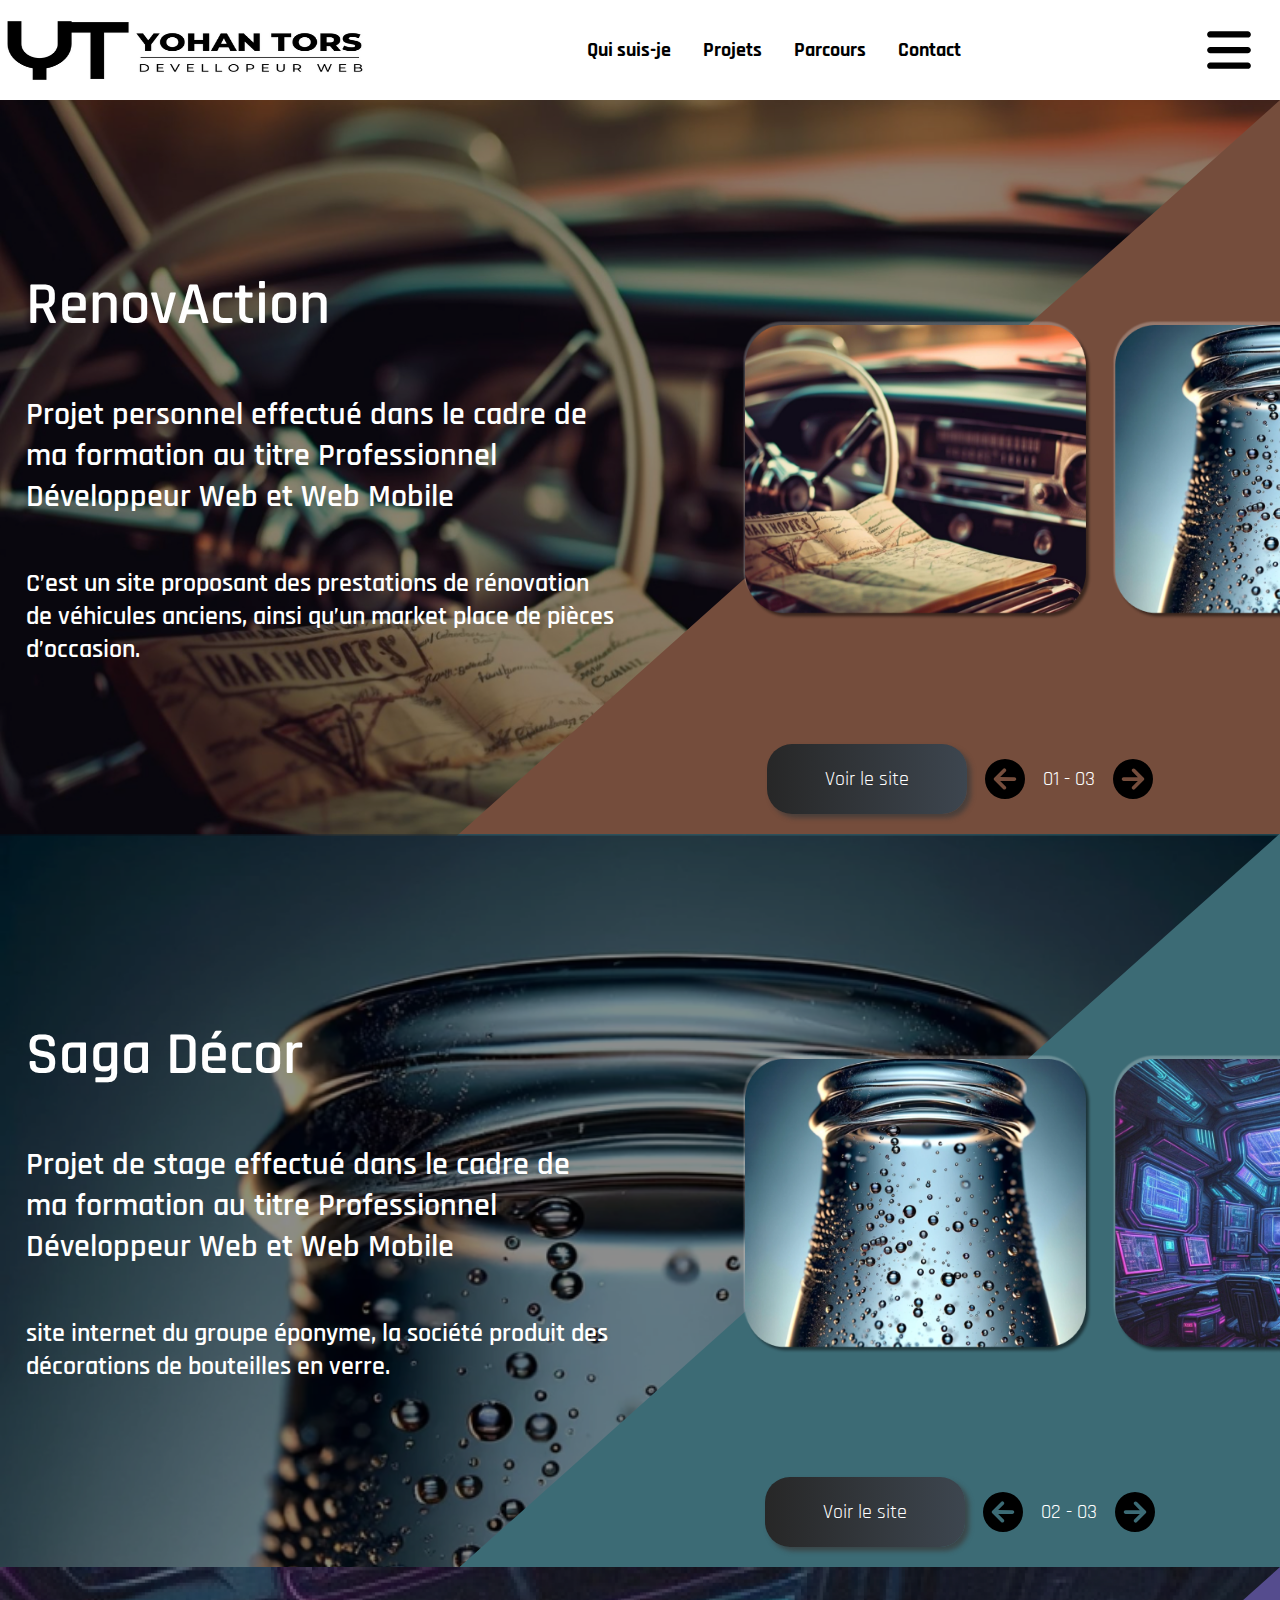
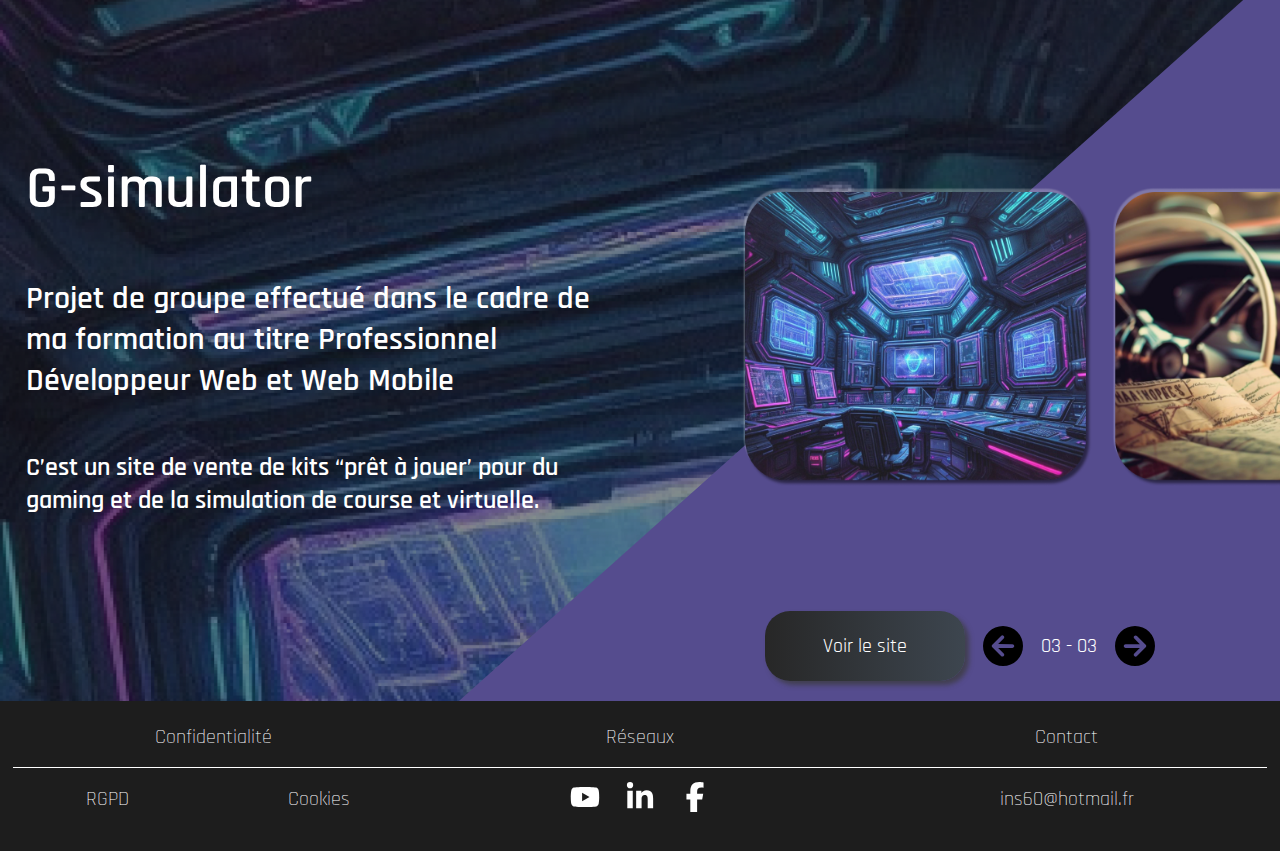
==== portfolio/projects.html @ 60efcf01 "Add files via upload" ====
<!DOCTYPE html>
<html lang="en">
<head>
    <meta charset="UTF-8">
    <meta name="viewport" content="width=device-width, initial-scale=1.0">
    <title>Yohan Tors - Développeur Web</title>
    <link href="https://fonts.googleapis.com/css2?family=Press+Start+2P&family=Rajdhani:wght@300;400;500;600;700&display=swap" rel="stylesheet">
    <link rel="stylesheet" href="media/css/style.css">
</head>
<body>
    <header>
        <nav class="flex align-center justify-between">
            <img class="logo" src="./media/img/home + header + footer/logo.png" alt="Logo Yohan Tors">
            <ul class="flex menu-header justify-center">
                <li><a href="index.html">Qui suis-je</a></li>
                <li><a href="projects.html">Projets</a></li>
                <li><a href="resume.html">Parcours</a></li>
                <li><a href="contact.html">Contact</a></li>
            </ul>
            <img class="burger mgh2" src="media/img/home + header + footer/bars-solid.svg" alt="Logo menu burger">
        </nav>
    </header>
     <main><!--Projet1 -->
        <div class="project-container1 flex">
            <div class="project1 project-background"></div>
            <div class="project-left flex column justify-center">
                <h1 id="project-h1">RenovAction</h1>
                <h2>Projet personnel effectué dans le
                    cadre de ma formation au titre Professionnel Développeur Web et Web Mobile
                </h2>
                <h3>
                    C’est un site proposant des prestations de rénovation de véhicules anciens,
                    ainsi qu’un market place de pièces d’occasion.
                </h3>
            </div>
            <div class="project-right flex column">
                <div></div>
                <div class="thumbnail flex">
                    <div class="flex">
                        <img class="thumb-pic" src="./media/img/projets/renovaction-small.png" alt="Miniature renovaction">
                        <img class="thumb-hide" src="./media/img/projets/saga-small.png" alt="Miniature saga decor">
                    </div>
                </div>
                <div class="project-slider-container flex align-center">
                    <button id="project-button" class="home-button color-white pd2">Voir le site</button>
                    <img class="icon" src="./media/img/projets/circle-arrow-left-solid(1).svg" alt="icône slider gauche">
                    <p>01 - 03</p>
                    <img class="icon" src="./media/img/projets/circle-arrow-right-solid(1).svg" alt="icône slider droite">
                </div>
            </div>
        </div>
        <!--Projet2 -->
        <div class="project-container2 flex">
            <div class="project-background project2"></div>
            <div class="project-left flex column justify-center">
                <h1 id="project-h1">Saga Décor</h1>
                <h2>Projet de stage effectué dans le cadre de ma formation
                    au titre Professionnel Développeur Web et Web Mobile
                </h2>
                <h3>
                    site internet du groupe éponyme,
                    la société produit des décorations de bouteilles en verre.
                </h3>
            </div>
            <div class="project-right flex column">
                <div></div>
                <div class="thumbnail flex">
                    <div class="flex">
                        <img class="thumb-pic" src="./media/img/projets/saga-small.png" alt="Miniature saga decor">
                        <img class="thumb-hide" src="./media/img/projets/g-simulator-small.png" alt="Miniature g-simulator">
                    </div>
                </div>
                <div class="project-slider-container flex align-center">
                    <button id="project-button" class="home-button color-white pd2">Voir le site</button>
                    <img class="icon" src="./media/img/projets/circle-arrow-left-solid(1).svg" alt="icône slider gauche">
                    <p>02 - 03</p>
                    <img class="icon" src="./media/img/projets/circle-arrow-right-solid(1).svg" alt="icône slider droite">
                </div>
            </div>
        </div>
        <!--Projet3 -->
        <div class="project-container3 flex">
            <div class="project-background project3"></div>
            <div class="project-left flex column justify-center">
                <h1 id="project-h1">G-simulator</h1>
                <h2>Projet de groupe effectué dans le cadre de ma formation
                    au titre Professionnel Développeur Web et Web Mobile
                </h2>
                <h3>
                    C’est un site de vente de kits 
                    “prêt à jouer’ pour du gaming et de la simulation de course et virtuelle.
                </h3>
            </div>
            <div class="project-right flex column">
                <div></div>
                <div class="thumbnail flex">
                    <div class="flex">
                        <img class="thumb-pic" src="./media/img/projets/g-simulator-small.png" alt="Miniature g-simulator">
                        <img class="thumb-hide" src="./media/img/projets/renovaction-small.png" alt="Miniature renovaction">
                    </div>
                </div>
                <div class="project-slider-container flex align-center">
                    <button id="project-button" class="home-button color-white pd2">Voir le site</button>
                    <img class="icon" src="./media/img/projets/circle-arrow-left-solid(1).svg" alt="icône slider gauche">
                    <p>03 - 03</p>
                    <img class="icon" src="./media/img/projets/circle-arrow-right-solid(1).svg" alt="icône slider droite">
                </div>
            </div>
        </div>
    </main>
    <footer class="color-white">
        <div class="footer-top flex justify-around text-center">
            <h2><a href="#">Confidentialité</a></h2>
            <h2><a href="#">Réseaux</a></h2>
            <h2><a href="#">Contact</a></h2>
        </div>
        <div class="white-line mg1"></div>
        <div class="footer-bottom flex justify-around text-center">
            <div class="flex align-center justify-around">
                <h3><a href="#">RGPD</a></h3>
                <h3><a href="#">Cookies</a></h3>
            </div>
            <div class="footer-logo-container flex justify-center align-center">
                <img src="media/img/home + header + footer/youtube.svg" alt="logo youtube" class="footer-social">
                <img src="media/img/home + header + footer/linkedin-in.svg" alt="logo linkedin" class="footer-social">
                <img src="media/img/home + header + footer/facebook-f.svg" alt="logo facebook" class="footer-social">
            </div>
            <h3><a href="#">ins60@hotmail.fr</a></h3>
        </div>
    </footer>
</body>
</html>
---- portfolio/media/css/style.css ----
/*Reset*/
* {
    margin: 0;
    padding: 0;
    border-collapse: collapse;
    -webkit-box-sizing: border-box;
    -moz-box-sizing: border-box;
    box-sizing: border-box;
    text-decoration: none;
    font-size: 20px;
    font-family: "Rajdhani", sans-serif;
    /* color: white; */
}
*:visited {
    color: black;
}
button {
    border: none;
}
img {
    width: 100%;
}
main {
    color: white;
}
h3 {
    font-size: 26px;
    font-weight: 100;
}
h2 {
    font-size: 32px;
    font-weight: 300;
}
h1 {
    font-size: 64px;
    font-weight: 500;
}
.welcome {
    font-size: 96px;
    font-weight: 500;
}
/*Private library*/
.flex {
    display: flex;
}
.column {
    flex-direction: column;
}
.row {
    flex-direction: row;
}
.justify-start {
    justify-content: flex-start;
}
.justify-end {
    justify-content: flex-end;
}
.justify-center {
    justify-content: center;
}
.justify-between {
    justify-content: space-between;
}
.justify-around {
    justify-content: space-around;
}
.justify-evenly {
    justify-content: space-evenly;
}
.align-center {
    align-items: center;
}
.align-start {
    align-items: start;
}
.align-end {
    align-items: end;
}
.gap25 {
    gap: 25px;
}
.gap12 {
    gap: 12px;
}
.text-center {
    text-align: center;
}
.bold {
    font-weight: bold;
}
.wrap {
    flex-wrap: wrap;
}
/*Paddings and Margins class*/
.mg1 {
    margin: 1%;
}
.mg2 {
    margin: 2%;
}
.pd1 {
    padding: 1%;
}
.pd2{
    padding: 2%;
}
.mgh2 {
    margin: 0 2%;
}
.mgv2 {
    margin: 2% 0;
}
.pdh2 {
    padding: 0 2%;
}
.pdv2 {
    padding: 2% 0;
}
.pdv5 {
    padding: 5% 0;
}
.pdv10 {
    padding: 10% 0;
}
/* Color Class */
.color-white {
    color: #fbffff
}
.color-black {
    color: black;
}
.blur {
    backdrop-filter: blur(10px);
}
/*Hover*/
.menu-header li a:hover {
    color: #0BB3FB;
}
.main-right div h3 a:hover {
    color: #0BB3FB;
}
/*Header*/
nav {
    height: 100px;
}
.menu-header li a:link {
    color: black;
}
.menu-header {
    gap: 5%;
    width: 50%;
    font-weight: bold;
    list-style: none;
}
.burger {
    height: 50px;
    width: 50px;
}
.logo {
    height: 65px;
    width: 370px;
}
/*Footer*/
footer {
    background-color: #1d1d1d;
    height: 150px;
    padding: 1% 0;
    position: absolute;
    right: 0;
    left: 0;
}
footer a:link {
    color: white;
}
footer a:visited {
    color: white;
}
footer a:hover {
    color: #0BB3FB;
}
.footer-social {
    height: 30px;
    width: 30px;
}
.footer-top h2, .footer-bottom div, .footer-bottom h3 {
    width: 33%;
}
.footer-logo-container {
    gap: 25px;
}
/*Home*/
.home-main {
    min-height: 83vh;
    background-image: conic-gradient(from 360deg at 50% 100%, #272727 0%, #10526e 100%);
}
.home-main div {
    width: 50%;
}
.white-line {
    height: 1px;
    background-color: white;
}
.hire {
    display: flex;
    font-weight: bold;
    justify-content: flex-end;
    cursor: pointer;
    color: #0BB3FB;
}
.hire:hover {
    box-shadow: 4px 4px 5px 0 rgba(13, 122, 206, 0.75);
    transition: all 0.5s ease-in ;

}
.home-button, .home-button2 {
    height: 70px;
    width: 250px;
    border-radius: 25px;
    background-color: rgba(0, 0, 0, 0.6);
    cursor: pointer;
    color: #fff;
    text-align:center;
    border: none;
    background-size: 300% 100%;
    -moz-transition: all .7s ease-in-out;
    -o-transition: all .7s ease-in-out;
    -webkit-transition: all .7s ease-in-out;
    transition: all .7s ease-in-out;
}
.home-button2 {
    background-image: linear-gradient(to right, #10526e, #485563,#272727);
    box-shadow: 1px 1px 5px 0 rgba(13, 122, 206, 0.75);
}
.home-button {
    background-image: linear-gradient(to right, #272727, #485563, #10526e);
    box-shadow: 4px 4px 5px 0 rgba(59, 59, 59, 0.75);
}
.home-button:hover, .home-button2:hover {
    background-position: 100% 0;
    -moz-transition: all .7s ease-in-out;
    -o-transition: all .7s ease-in-out;
    -webkit-transition: all .7s ease-in-out;
    transition: all .7s ease-in-out;
    font-weight: bold;
}
.home-button:focus, .home-button2:focus {
    outline: none;
}
.home-pic {
    height: 375px;
    width: 300px;
    border-radius: 10px;
    box-shadow: 4px 4px 2px rgba(0, 0, 0, 0.5), -2px -2px rgba(255, 255, 255, 0.25);
}
.citation {
    font-style: italic;
    font-weight: 500;
}
.main-right {
    gap: 20px;
}
/*Resume*/
.nav-resume {
    width: 100%;
    background-color: #3D3D3D;
    height: fit-content;
    border: 1px solid black;
}
.nav-resume ul li {
    list-style: none;
}
.resume-left, .resume-right {
    width: 50%;
}
.resume-img {
    height: 80.5vh;
}
.black-line {
    height: 1px;
    background-color: black;
}
.resume-right {
    padding-left: 3%;
    padding-right: 2%;
}
.resume-right .black-line {
    width: 30%;
}
.resume-select {
    gap: 10px;
}
.resume-select div {
    width: 25px;
    height: 3px;
}
.resume-nav {
    gap: 70px;
}
.resume-nav img {
    height: 50px;
    width: 50px;
    margin: 2%;
}
.underline {
    text-decoration: underline;
}
.color-blue {
    color: #0BB3FB;
    font-weight: 500;
}
.bg-blue {
    background-color: #0BB3FB;
}
/*Contact*/
.contact {
    min-height: 87vh;
    background-image: conic-gradient(from 360deg at 50% 100%, #10526e  0%, #272727 100%);
}
.contact div {
    width: 50%;
}
.contact div form {
    width: 90%;
}
input {
    background-color: transparent;
    color: white;
    border: none;
    border-bottom: 1px solid white;
}
textarea {
    border: none;
    background-color: #505050;
    color: white;
    border-radius: 10px;
    padding: 2%;
}
.contact-submit {
    width: fit-content;
    margin: 0 auto;
    border: 1px solid white;
    padding: 0 8%;
    margin-top: 20px;
}
form > * {
    margin-top: 20px;
}
.icon {
    height: 40px;
    width: 40px;
}
.contact-text {
    font-weight: 600;
}
.main-right a:link {
    font-size: 24px;
    font-weight: 600;
    color: white;
}
.main-right a:visited {
    color: white;
}
/*Project*/
.project-left {
    height: 81.5vh;
    width: 50%;
    padding: 2%;
    gap: 50px;
}
.project-left h2, .project-left h3, .project-left h1 {
 font-weight: 600;
 z-index: 2;
}
.project-container1 {
    background-color: #754D3C;
}
.project-container2 {
    background-color: #3C6B75;
}
.project-container3 {
    background-color: #554C8E;
}
.project1{
    background: url(../img/projets/driving-old-car-road-trip-generated-by-ai\ 1\(1\).jpg);
}
.project2{
    background: url(../img/projets/sagadecor-bg.png);
}
.project3{
    background: url(../img/projets/gsimulatorbg.jpg);
}
.project-background {
    max-width: 1920px;
    filter: brightness(0.55);
    clip-path: polygon(0 0, 100% 0, 30% 100%, 0% 100%);
    position: absolute;
    z-index: 0;
    width: 100%;
    height: 89vh;
    background-size: cover;
    background-repeat: no-repeat;
}
.project-right {
    position: relative;
    width: 50%;
    align-items: center;
    justify-content: space-between;
    overflow: hidden;
}
.project-slider-container {
    align-items: center;
    gap: 18px;
    margin-bottom: 20px;
}
.thumbnail div {
    position: absolute;
    top: 30%;
    right: -200px;
    gap: 20px;
    /* width: 130%; */
}
.thumb-pic {
    height: 300px;
    width: 350px;
}
.thumb-hide {
    height: 300px;
    width: fit-content;
}
#project-button {
    width: 200px;
}
#project-h1 {
    font-size: 60px;
}
/*Resume sliders*/
#bgs1 {
    background: linear-gradient(135deg, rgba(87, 87, 87, 1) 0%, rgba(55, 87, 97, 1) 100%);
}
#bgs2 {
    background: linear-gradient(135deg, #597D4D 0%, #2C4342 100%);
}
#bgs3 {
    background: linear-gradient(135deg, #C7C7C7 0%, #247497 100%);
}
#bgs4 {
    background: linear-gradient(135deg, #BA9C86 0%, #815D49 100%);
}
#bgs5 {
    background: linear-gradient(135deg, #2B485C 0%, #818181 100%);
}
#bgs6 {
    background: linear-gradient(135deg, #717238 0%, #A05F30 100%);
}
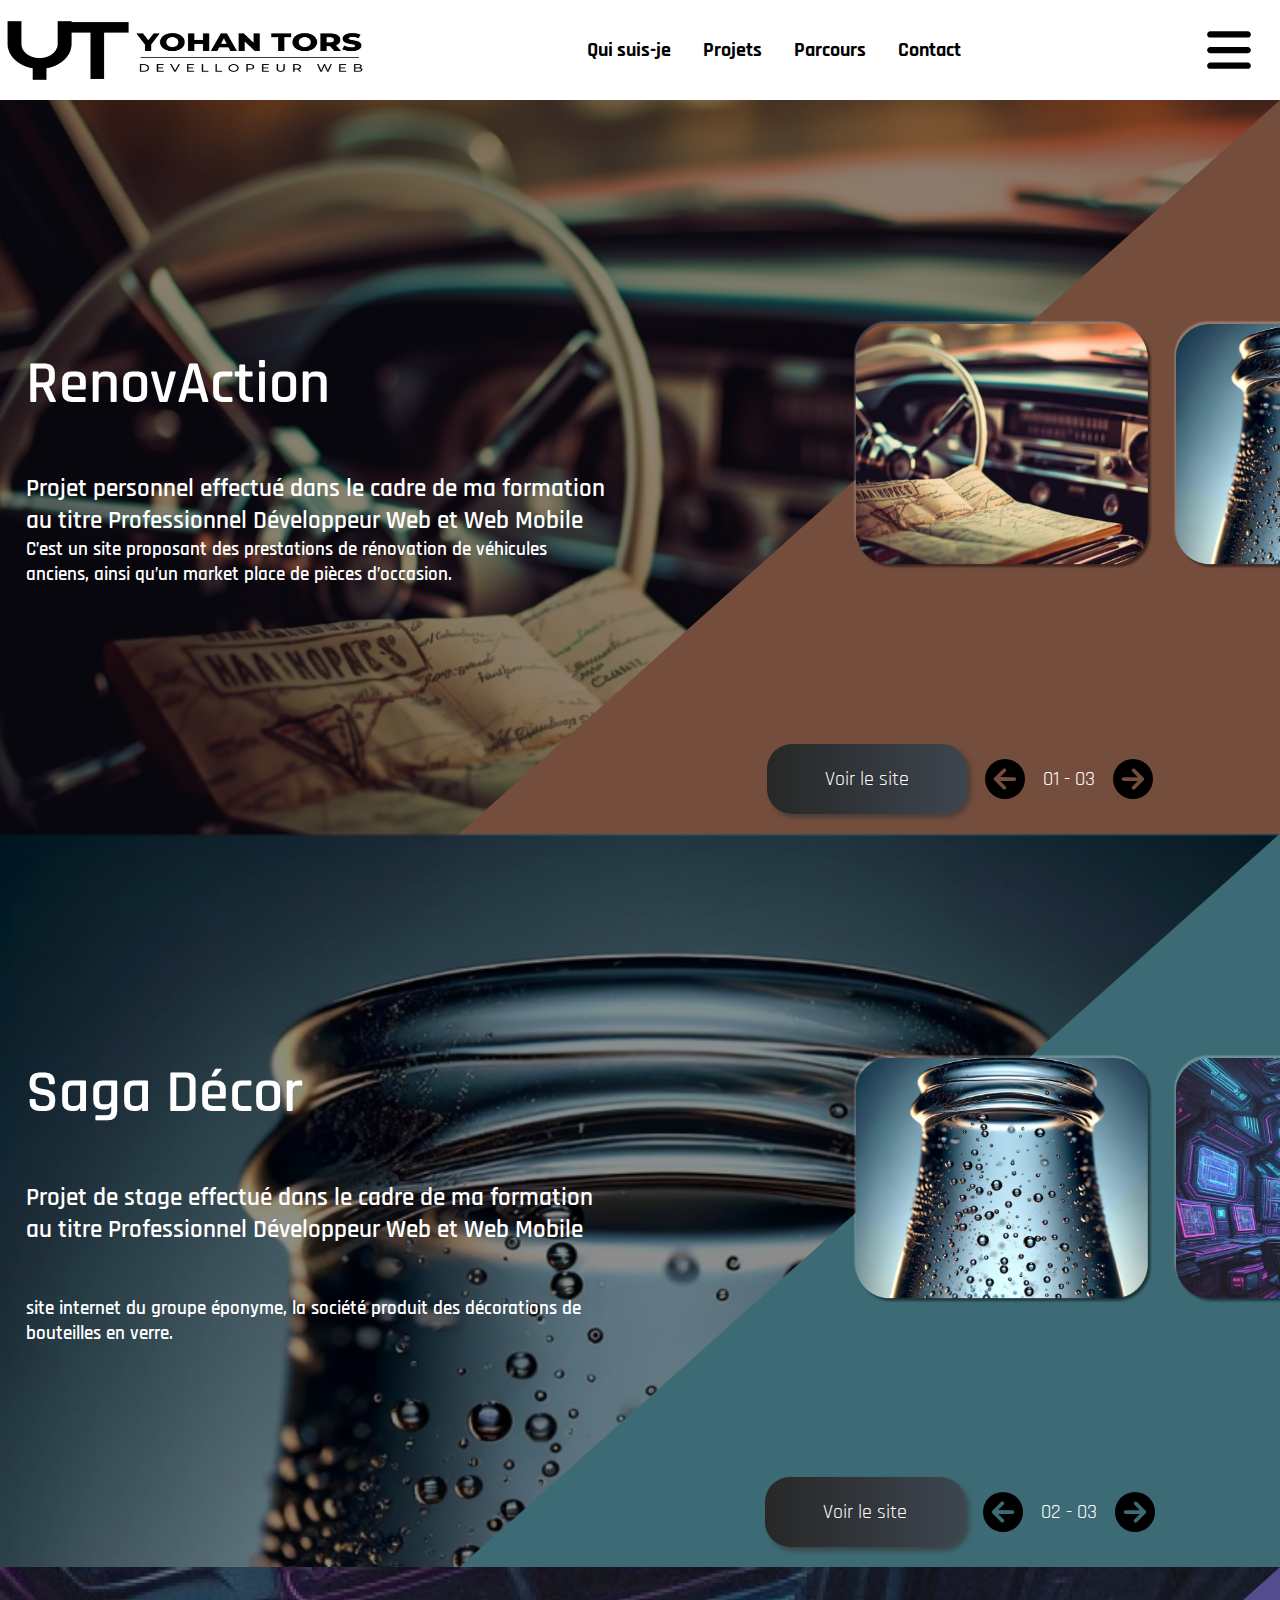
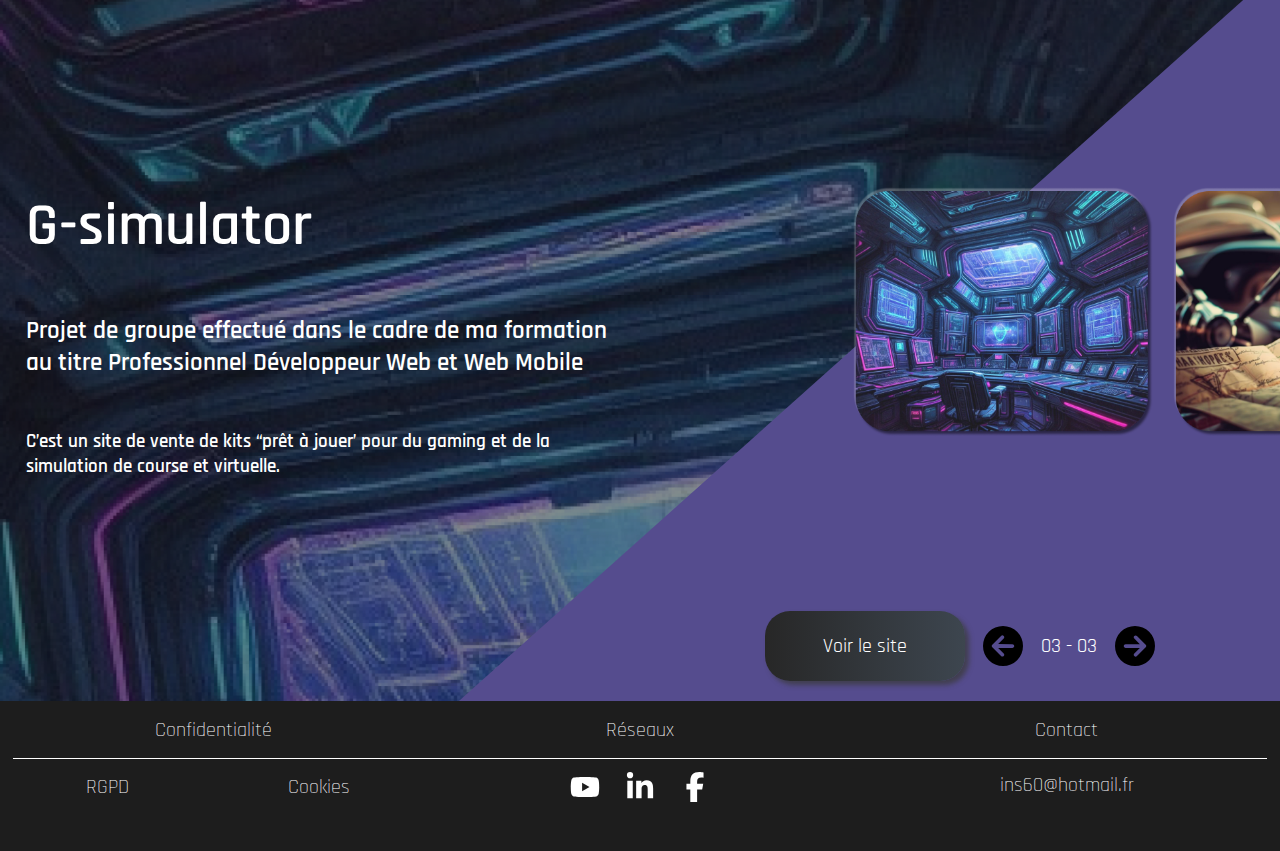
==== commit 08acb6d5: "Add files via upload" ====
--- a/portfolio/projects.html
+++ b/portfolio/projects.html
@@ -23,17 +23,20 @@
      <main><!--Projet1 -->
         <div class="project-container1 flex">
             <div class="project1 project-background"></div>
-            <div class="project-left flex column justify-center">
+            <div class="project-left pj1 flex column justify-center" id="minia1">
                 <h1 id="project-h1">RenovAction</h1>
-                <h2>Projet personnel effectué dans le
-                    cadre de ma formation au titre Professionnel Développeur Web et Web Mobile
-                </h2>
-                <h3>
-                    C’est un site proposant des prestations de rénovation de véhicules anciens,
-                    ainsi qu’un market place de pièces d’occasion.
-                </h3>
+                <div class="responsive-project">
+                    <h2>Projet personnel effectué dans le
+                        cadre de ma formation au titre Professionnel Développeur Web et Web Mobile
+                    </h2>
+                    <h3>
+                        C’est un site proposant des prestations de rénovation de véhicules anciens,
+                        ainsi qu’un market place de pièces d’occasion.
+                    </h3>
+                </div>
+              
             </div>
-            <div class="project-right flex column">
+            <div class="project-right flex column" id="minia1">
                 <div></div>
                 <div class="thumbnail flex">
                     <div class="flex">
@@ -52,7 +55,7 @@
         <!--Projet2 -->
         <div class="project-container2 flex">
             <div class="project-background project2"></div>
-            <div class="project-left flex column justify-center">
+            <div class="project-left flex column justify-center" id="minia2">
                 <h1 id="project-h1">Saga Décor</h1>
                 <h2>Projet de stage effectué dans le cadre de ma formation
                     au titre Professionnel Développeur Web et Web Mobile
@@ -81,7 +84,7 @@
         <!--Projet3 -->
         <div class="project-container3 flex">
             <div class="project-background project3"></div>
-            <div class="project-left flex column justify-center">
+            <div class="project-left flex column justify-center" id="minia3">
                 <h1 id="project-h1">G-simulator</h1>
                 <h2>Projet de groupe effectué dans le cadre de ma formation
                     au titre Professionnel Développeur Web et Web Mobile
--- a/portfolio/media/css/style.css
+++ b/portfolio/media/css/style.css
@@ -24,19 +24,19 @@
     color: white;
 }
 h3 {
-    font-size: 26px;
-    font-weight: 100;
+    font-size: 19px;
+    font-weight: 200;
 }
 h2 {
-    font-size: 32px;
+    font-size: 25px;
     font-weight: 300;
 }
 h1 {
-    font-size: 64px;
+    font-size: 48px;
     font-weight: 500;
 }
 .welcome {
-    font-size: 96px;
+    font-size: 60px;
     font-weight: 500;
 }
 /*Private library*/
@@ -263,17 +263,21 @@
 .nav-resume {
     width: 100%;
     background-color: #3D3D3D;
-    height: fit-content;
     border: 1px solid black;
+}
+.nav-resume ul {
+    height: 100%;
 }
 .nav-resume ul li {
     list-style: none;
+    text-align: center;
 }
 .resume-left, .resume-right {
     width: 50%;
 }
 .resume-img {
     height: 80.5vh;
+    object-fit: cover;
 }
 .black-line {
     height: 1px;
@@ -294,12 +298,12 @@
     height: 3px;
 }
 .resume-nav {
-    gap: 70px;
+    gap: 40px;
 }
 .resume-nav img {
     height: 50px;
     width: 50px;
-    margin: 2%;
+    margin: 2% 0;
 }
 .underline {
     text-decoration: underline;
@@ -310,6 +314,16 @@
 }
 .bg-blue {
     background-color: #0BB3FB;
+}
+.main-resume > .resume-right > h2{
+    font-size: 50px;
+    
+}
+.main-resume > .resume-right > h3{
+    font-size: 25px;
+}
+.main-resume > .resume-right > p {
+   font-size: 20px; 
 }
 /*Contact*/
 .contact {
@@ -420,11 +434,11 @@
     /* width: 130%; */
 }
 .thumb-pic {
-    height: 300px;
-    width: 350px;
+    height: 250px;
+    width: 300px;
 }
 .thumb-hide {
-    height: 300px;
+    height: 250px;
     width: fit-content;
 }
 #project-button {
@@ -432,6 +446,9 @@
 }
 #project-h1 {
     font-size: 60px;
+}
+.responsive-project {
+    z-index: 2;
 }
 /*Resume sliders*/
 #bgs1 {
@@ -441,7 +458,7 @@
     background: linear-gradient(135deg, #597D4D 0%, #2C4342 100%);
 }
 #bgs3 {
-    background: linear-gradient(135deg, #C7C7C7 0%, #247497 100%);
+    background: linear-gradient(135deg, #b0afaf 0%, #247497 100%);
 }
 #bgs4 {
     background: linear-gradient(135deg, #BA9C86 0%, #815D49 100%);
@@ -452,3 +469,263 @@
 #bgs6 {
     background: linear-gradient(135deg, #717238 0%, #A05F30 100%);
 }
+
+@media screen and (max-width :850px) {
+    .logo {
+        object-fit: cover;
+        object-position: 100%;   
+        height: 40px;
+        width: 115px;        
+    }
+    .burger {
+        height: 35px;
+        width: 35px;
+    }
+    nav {
+        height: 70px;
+    }
+    .menu-header {
+        width: 60%;
+    }
+    .menu-header li a {
+        font-size: 16px;
+    }
+    footer {
+        height: 100px;
+    }
+    footer a {
+        font-size: 16px;
+    }
+    .footer-social {
+        height: 25px;
+        width: 25px;
+    }
+    .welcome {
+        font-size: 50px;
+    }
+    h3 {
+        font-size: 18px;
+    }
+    h2 {
+        font-size: 24px;
+    }
+    #project-h1 {
+        font-size: 38px;
+        text-align: center;
+    }
+    .home-pic {
+        height: 275px;
+        width: 200px;
+    }
+    .home-main {
+       min-height: fit-content;
+    }
+    .main-left {
+        justify-content: flex-start;
+        gap: 25px;
+    }
+    .home-button, .home-button2 {
+        width: 175px;
+        height: 50px;
+    }
+    .project-left {
+        position: relative;
+        justify-content: flex-start;
+        width: 100%;
+        height: 81vh;
+        gap: 20px;
+    }
+    .project-right {
+        position: inherit;
+        top: 40%;
+        height: 100%;
+        width: 100%;
+        
+    }
+    .responsive-project {
+        display: flex;
+        flex-direction: column;
+        gap: 25px;
+    }
+    .project-container1, .project-container2, .project-container3 {
+        flex-direction: column;
+    }
+    .thumbnail div {
+        height: 100%;
+        top: 55%;
+    }
+    .thumb-pic, .thumb-hide {
+        height: 200px;
+        width: 250px;
+    }
+    .project-slider-container {
+        z-index: 2;
+    }
+    .contact {
+        flex-direction: column;
+        min-height:fit-content ;
+    }
+    .contact div {
+        width: 100%;
+        margin-bottom: 20px;
+    }
+    .main-right div {
+       justify-content: center;
+    }
+    .main-resume > .resume-right > h2{
+        font-size: 26px;
+        font-weight: 600;
+    }
+    .main-resume > .resume-right > h3{
+        font-size: 18px;
+        font-weight: 300;
+    }
+    .main-resume > .resume-right > p {
+       font-size: 14px; 
+    }
+    .main-resume {
+        flex-direction: column;
+    }
+    .resume-left, .resume-right {
+        width: 100%;
+    }
+    .resume-slider {
+        display: none;
+    }
+    .resume-slider:nth-child(6) {
+        display: block;
+    }
+    .hstop, .hsbottom {
+        flex-direction: row;
+        gap: 16px;
+    }
+    .hstop > *, .hsbottom > * {
+        width: 32%;
+        text-align: center;
+        list-style: none;
+    }
+    .hstop h3, .hsbottom h3 {
+        font-weight: bold;
+    }
+    .hscol {
+        flex-direction: column;
+        gap: 10px;
+    }
+    .resume-nav img {
+        height: 30px;
+        width: 30px;
+        /* margin-top: -15px; */
+    }
+    .resume-nav {
+        height: 50px;
+    }
+    .nav-resume {
+        display: none;
+    }
+    .nav-resume ul li {
+        font-size: 17px;
+    }
+    #bgs2 {
+        padding-left: 5px;
+    }
+    .ri1, .rr1, .ri3, .rr3, .ri4, .rr4, .ri6, .rr6 {
+        height: 46.25vh;
+    }
+    .rr2 {
+        height: 60.25vh;
+    }
+    .ri2 {
+       height: 32.25vh; 
+    }
+    .ri5 {
+        height: 36.25vh;
+    }
+    .rr5 {
+        height: 56.26vh;
+    }
+}
+
+@media screen and (max-width :460px) {
+    .logo {
+        object-fit: cover;
+        object-position: 0%;   
+        height: 30px;
+        width: 150px;        
+    }
+    .burger {
+        height: 20px;
+        width: 20px;
+    }
+    #project-h1 {
+        font-size: 30px;
+    }
+    h3 {
+        font-size: 16px;
+    }
+    h2 {
+        font-size: 20px;
+    }
+    .menu-header {
+        width: 75%;
+        display: none;
+    }
+    .menu-header li a {
+        font-size: 14px;
+    }
+    .project-left {
+        gap: 10px;
+    }
+    #project-button {
+        width: 140px;
+    }
+    .footer-social {
+        margin-bottom:-70px;
+    }
+    .home-main div {
+        width: 100%;
+    }
+    .home-main {
+        flex-direction: column;
+    }
+    .main-right {
+        margin: 20px 0;
+    }
+    .main-left {
+        text-align: center;
+    }
+    .thumb-pic, .thumb-hide {
+        height: 150px;
+        width: 200px;
+    }
+    .thumbnail div {
+        left: 15%;
+        top: 60%;
+    }
+    .project-slider-container {
+        gap: 10px;
+    }
+    .project-slider-container p {
+        font-size: 16px;
+        width:60px ;
+    }
+    .project-slider-container .icon {
+        height: 30px;
+        width: 30px;
+    }
+    #project-button {
+        width: 115px;
+    }
+    .resume-img {
+        position: absolute;
+        height: 81.7vh;
+        top: 70px;
+        z-index: -1;
+        filter: brightness(0.3);
+    }
+    #bgs1, #bgs2, #bgs3, #bgs4, #bgs5, #bgs6 {
+        background: none;
+    }
+    .resume-right {
+        height: 81.7vh;
+    }
+}